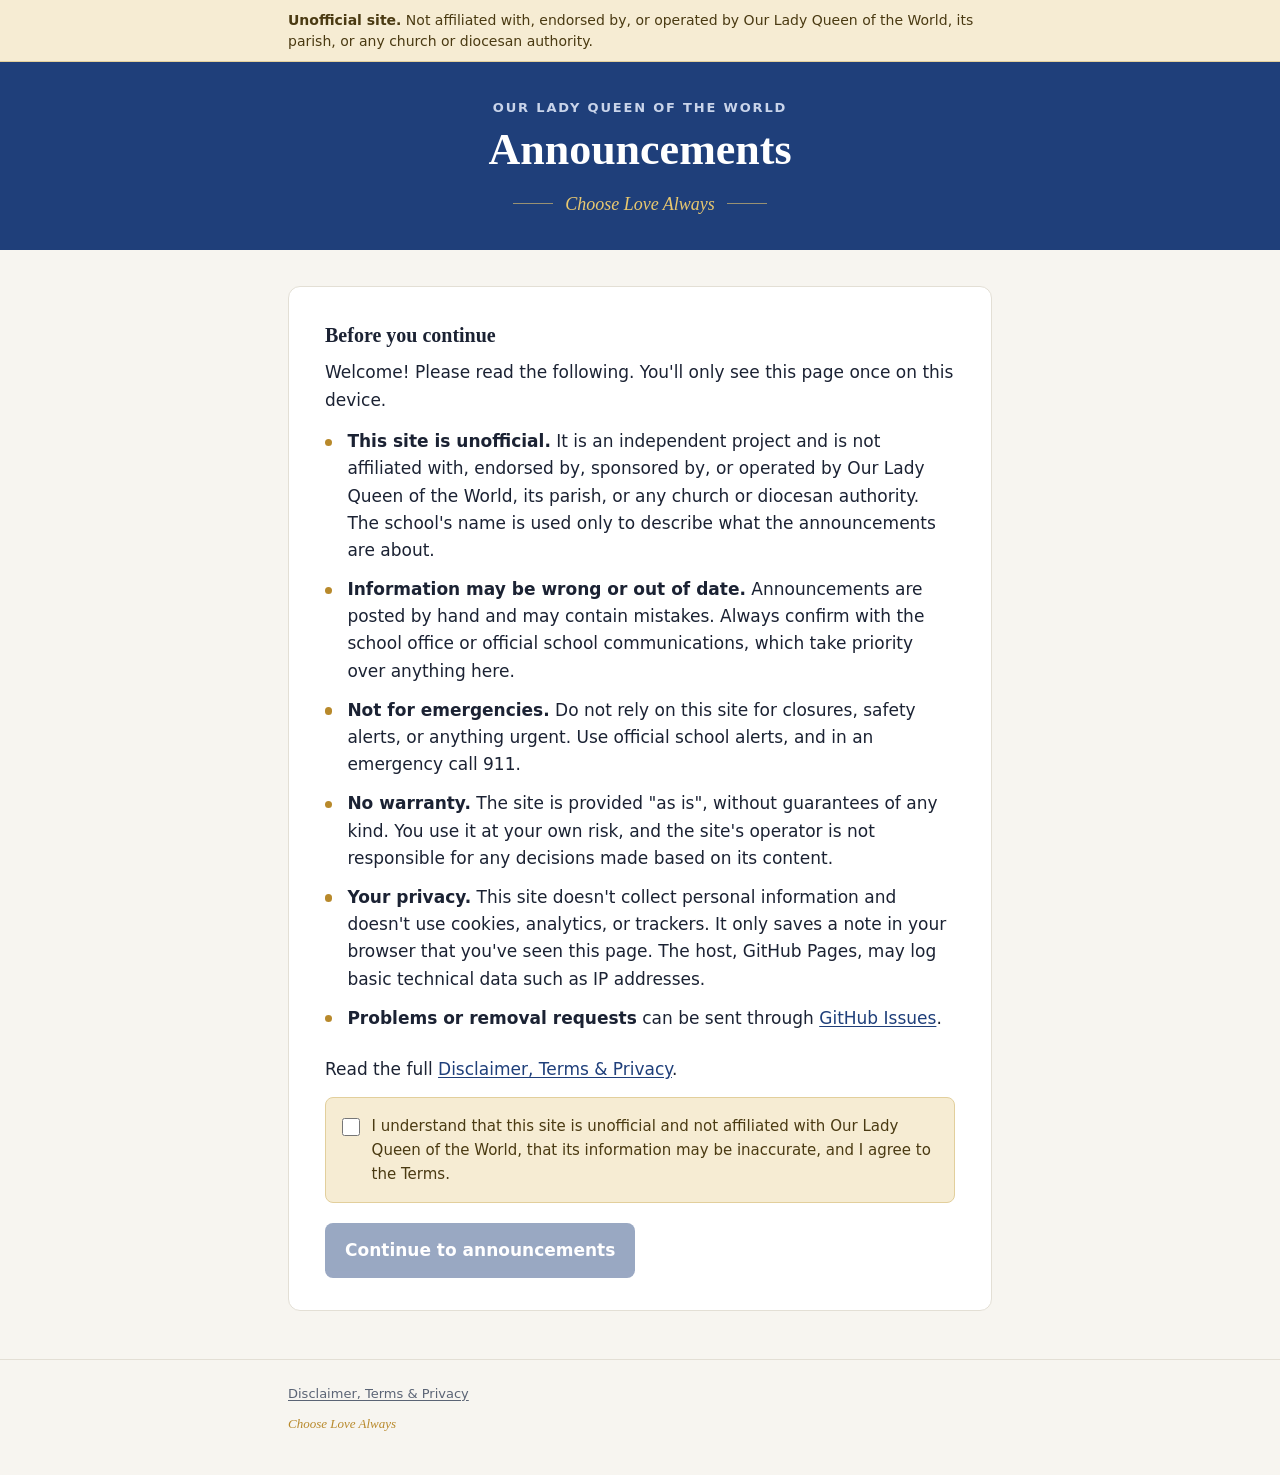
==== intro.html @ 1a2df344 "Framework" ====
<!doctype html>
<html lang="en">
<head>
  <meta charset="utf-8">
  <meta name="viewport" content="width=device-width, initial-scale=1">
  <title>Welcome · OLQW Announcements (Unofficial)</title>
  <meta name="description" content="Please read before continuing: this is an unofficial site, not affiliated with Our Lady Queen of the World.">
  <link rel="stylesheet" href="assets/styles.css">
</head>
<body>
  <div class="notice" role="note">
    <div class="wrap">
      <strong>Unofficial site.</strong> Not affiliated with, endorsed by, or operated by Our Lady Queen of the World, its parish, or any church or diocesan authority.
    </div>
  </div>

  <header class="site-header">
    <div class="wrap" style="padding-bottom: 2rem;">
      <p class="school">Our Lady Queen of the World</p>
      <h1 class="site-title">Announcements</h1>
      <p class="motto">Choose Love Always</p>
    </div>
  </header>

  <main>
    <div class="wrap">
      <div class="intro-card prose">
        <h2>Before you continue</h2>
        <p>Welcome! Please read the following. You'll only see this page once on this device.</p>

        <ul class="points">
          <li><strong>This site is unofficial.</strong> It is an independent project and is not affiliated with, endorsed by, sponsored by, or operated by Our Lady Queen of the World, its parish, or any church or diocesan authority. The school's name is used only to describe what the announcements are about.</li>
          <li><strong>Information may be wrong or out of date.</strong> Announcements are posted by hand and may contain mistakes. Always confirm with the school office or official school communications, which take priority over anything here.</li>
          <li><strong>Not for emergencies.</strong> Do not rely on this site for closures, safety alerts, or anything urgent. Use official school alerts, and in an emergency call 911.</li>
          <li><strong>No warranty.</strong> The site is provided "as is", without guarantees of any kind. You use it at your own risk, and the site's operator is not responsible for any decisions made based on its content.</li>
          <li><strong>Your privacy.</strong> This site doesn't collect personal information and doesn't use cookies, analytics, or trackers. It only saves a note in your browser that you've seen this page. The host, GitHub Pages, may log basic technical data such as IP addresses.</li>
          <li><strong>Problems or removal requests</strong> can be sent through <a href="https://github.com/olqwh/announcements/issues" rel="noopener">GitHub Issues</a>.</li>
        </ul>

        <p>Read the full <a href="legal.html">Disclaimer, Terms &amp; Privacy</a>.</p>

        <form id="ack-form">
          <label class="agree">
            <input id="agree" type="checkbox">
            <span>I understand that this site is unofficial and not affiliated with Our Lady Queen of the World, that its information may be inaccurate, and I agree to the Terms.</span>
          </label>
          <button id="continue" class="btn" type="submit" disabled>Continue to announcements</button>
        </form>
        <noscript><p>JavaScript is required to continue.</p></noscript>
      </div>
    </div>
  </main>

  <footer class="site-footer">
    <div class="wrap">
      <p><a href="legal.html">Disclaimer, Terms &amp; Privacy</a></p>
      <p class="footer-motto">Choose Love Always</p>
    </div>
  </footer>

  <script src="assets/intro.js"></script>
</body>
</html>
---- assets/styles.css ----
:root {
  --bg: #f7f5f0;
  --surface: #ffffff;
  --ink: #1b2233;
  --muted: #5b6475;
  --border: #e3dfd5;
  --accent: #1f3f7a;
  --header-bg: #1f3f7a;
  --header-ink: #ffffff;
  --header-muted: #c9d4ea;
  --gold: #b8892b;
  --motto: #e9c86f;
  --notice-bg: #f6ecd3;
  --notice-ink: #4a3a12;
  --notice-border: #e2cf9c;
  --focus: #b8892b;

  --serif: "Iowan Old Style", "Palatino Linotype", Palatino, Georgia, "Times New Roman", serif;
  --sans: system-ui, -apple-system, "Segoe UI", Roboto, "Helvetica Neue", Arial, sans-serif;
}

@media (prefers-color-scheme: dark) {
  :root:not([data-theme="light"]) {
    --bg: #0f1524;
    --surface: #182036;
    --ink: #e8ebf2;
    --muted: #a2abbd;
    --border: #2a3350;
    --accent: #9db8ee;
    --header-bg: #13234a;
    --header-ink: #ffffff;
    --header-muted: #aebcdb;
    --gold: #d9b45a;
    --motto: #e3c26a;
    --notice-bg: #2b2615;
    --notice-ink: #f0e2bb;
    --notice-border: #4d4220;
    --focus: #d9b45a;
  }
}

:root[data-theme="dark"] {
  --bg: #0f1524;
  --surface: #182036;
  --ink: #e8ebf2;
  --muted: #a2abbd;
  --border: #2a3350;
  --accent: #9db8ee;
  --header-bg: #13234a;
  --header-ink: #ffffff;
  --header-muted: #aebcdb;
  --gold: #d9b45a;
  --motto: #e3c26a;
  --notice-bg: #2b2615;
  --notice-ink: #f0e2bb;
  --notice-border: #4d4220;
  --focus: #d9b45a;
}

*, *::before, *::after { box-sizing: border-box; }

html { -webkit-text-size-adjust: 100%; }

body {
  margin: 0;
  min-height: 100vh;
  display: flex;
  flex-direction: column;
  background: var(--bg);
  color: var(--ink);
  font-family: var(--sans);
  font-size: 1.0625rem;
  line-height: 1.6;
}

a { color: var(--accent); text-underline-offset: 2px; }
a:focus-visible, button:focus-visible, input:focus-visible {
  outline: 3px solid var(--focus);
  outline-offset: 2px;
}

.wrap {
  width: 100%;
  max-width: 46rem;
  margin: 0 auto;
  padding: 0 16px;
}

/* Unaffiliation notice */
.notice {
  background: var(--notice-bg);
  color: var(--notice-ink);
  border-bottom: 1px solid var(--notice-border);
  font-size: 0.875rem;
  line-height: 1.5;
}
.notice .wrap { padding-top: 0.6rem; padding-bottom: 0.6rem; }
.notice strong { font-weight: 700; }
.notice a { color: inherit; }

/* Header */
.site-header {
  background: var(--header-bg);
  color: var(--header-ink);
  text-align: center;
}
.site-header .wrap { padding-top: 2.25rem; padding-bottom: 0; }
.school {
  margin: 0;
  font-family: var(--sans);
  font-size: 0.8125rem;
  font-weight: 600;
  letter-spacing: 0.14em;
  text-transform: uppercase;
  color: var(--header-muted);
}
.site-title {
  margin: 0.35rem 0 0;
  font-family: var(--serif);
  font-weight: 600;
  font-size: clamp(2rem, 7vw, 2.75rem);
  line-height: 1.15;
}
.site-title a { color: inherit; text-decoration: none; }
.motto {
  display: flex;
  align-items: center;
  justify-content: center;
  gap: 0.75rem;
  margin: 0.9rem 0 0;
  font-family: var(--serif);
  font-style: italic;
  font-size: 1.125rem;
  color: var(--motto);
}
.motto::before, .motto::after {
  content: "";
  width: 2.5rem;
  height: 1px;
  background: currentColor;
  opacity: 0.6;
}

.nav {
  display: flex;
  justify-content: center;
  gap: 0.25rem;
  margin-top: 1.75rem;
}
.nav a {
  padding: 0.65rem 1rem;
  color: var(--header-muted);
  text-decoration: none;
  font-weight: 600;
  font-size: 0.9375rem;
  border-bottom: 3px solid transparent;
}
.nav a:hover { color: var(--header-ink); }
.nav a[aria-current="page"] {
  color: var(--header-ink);
  border-bottom-color: var(--motto);
}

/* Main */
main { flex: 1; padding: 2.25rem 0 3rem; }

.page-heading {
  margin: 0 0 1.25rem;
  font-family: var(--serif);
  font-weight: 600;
  font-size: 1.75rem;
  line-height: 1.25;
}

.note {
  margin: 0 0 1.25rem;
  padding: 0.75rem 1rem;
  border-left: 3px solid var(--gold);
  background: var(--surface);
  color: var(--muted);
  font-size: 0.9375rem;
}

.day + .day { margin-top: 2.5rem; }
.day-heading {
  margin: 0 0 0.85rem;
  padding-bottom: 0.5rem;
  border-bottom: 1px solid var(--border);
  font-family: var(--serif);
  font-weight: 600;
  font-size: 1.25rem;
  color: var(--ink);
}

.cards { display: grid; gap: 0.85rem; }
.card {
  background: var(--surface);
  border: 1px solid var(--border);
  border-radius: 10px;
  padding: 1.1rem 1.25rem;
}
.card-title {
  margin: 0;
  font-size: 1.0625rem;
  font-weight: 650;
  line-height: 1.35;
}
.card-body {
  margin: 0.4rem 0 0;
  white-space: pre-line;
  overflow-wrap: anywhere;
}
.card-title + .card-body { color: var(--ink); }
.card > :first-child { margin-top: 0; }

.empty {
  text-align: center;
  padding: 3rem 1rem;
  border: 1px dashed var(--border);
  border-radius: 10px;
  color: var(--muted);
}
.empty-title { margin: 0; font-family: var(--serif); font-size: 1.25rem; color: var(--ink); }
.empty-text { margin: 0.35rem 0 0; }

.search {
  display: block;
  margin: 0 0 2rem;
}
.search span {
  display: block;
  margin-bottom: 0.35rem;
  font-size: 0.875rem;
  font-weight: 600;
  color: var(--muted);
}
.search input {
  width: 100%;
  padding: 0.7rem 0.9rem;
  font: inherit;
  color: var(--ink);
  background: var(--surface);
  border: 1px solid var(--border);
  border-radius: 8px;
}
.search input:disabled { opacity: 0.6; }

/* Prose (legal + intro) */
.prose h2 {
  margin: 2rem 0 0.5rem;
  font-family: var(--serif);
  font-weight: 600;
  font-size: 1.25rem;
}
.prose p, .prose ul { margin: 0 0 0.9rem; }
.prose ul { padding-left: 1.25rem; }
.prose li + li { margin-top: 0.35rem; }
.meta { color: var(--muted); font-size: 0.875rem; }

/* Intro */
.intro-card {
  background: var(--surface);
  border: 1px solid var(--border);
  border-radius: 12px;
  padding: 1.5rem 1.25rem;
}
@media (min-width: 600px) {
  .intro-card { padding: 2rem 2.25rem; }
}
.intro-card h2:first-child { margin-top: 0; }
.points { list-style: none; padding: 0 !important; margin: 0 0 1.5rem !important; }
.points li {
  position: relative;
  padding-left: 1.4rem;
}
.points li::before {
  content: "";
  position: absolute;
  left: 0;
  top: 0.62em;
  width: 0.45rem;
  height: 0.45rem;
  border-radius: 50%;
  background: var(--gold);
}
.points li + li { margin-top: 0.75rem !important; }

.agree {
  display: flex;
  gap: 0.7rem;
  align-items: flex-start;
  padding: 1rem;
  margin: 0 0 1.25rem;
  background: var(--notice-bg);
  color: var(--notice-ink);
  border: 1px solid var(--notice-border);
  border-radius: 8px;
  cursor: pointer;
  font-size: 0.9375rem;
}
.agree input { width: 1.15rem; height: 1.15rem; margin: 0.2rem 0 0; flex: none; accent-color: var(--gold); }

.btn {
  display: inline-block;
  width: 100%;
  padding: 0.85rem 1.25rem;
  font: inherit;
  font-weight: 650;
  color: #ffffff;
  background: #1f3f7a;
  border: 0;
  border-radius: 8px;
  cursor: pointer;
}
.btn:disabled { opacity: 0.45; cursor: not-allowed; }
@media (min-width: 600px) { .btn { width: auto; } }

noscript p {
  margin: 0 0 1.25rem;
  padding: 0.75rem 1rem;
  border: 1px solid var(--notice-border);
  background: var(--notice-bg);
  color: var(--notice-ink);
  border-radius: 8px;
}

/* Footer */
.site-footer {
  border-top: 1px solid var(--border);
  color: var(--muted);
  font-size: 0.8125rem;
  line-height: 1.55;
}
.site-footer .wrap { padding-top: 1.5rem; padding-bottom: 2rem; }
.site-footer p { margin: 0 0 0.6rem; }
.site-footer a { color: var(--muted); }
.footer-motto { font-family: var(--serif); font-style: italic; color: var(--gold); }
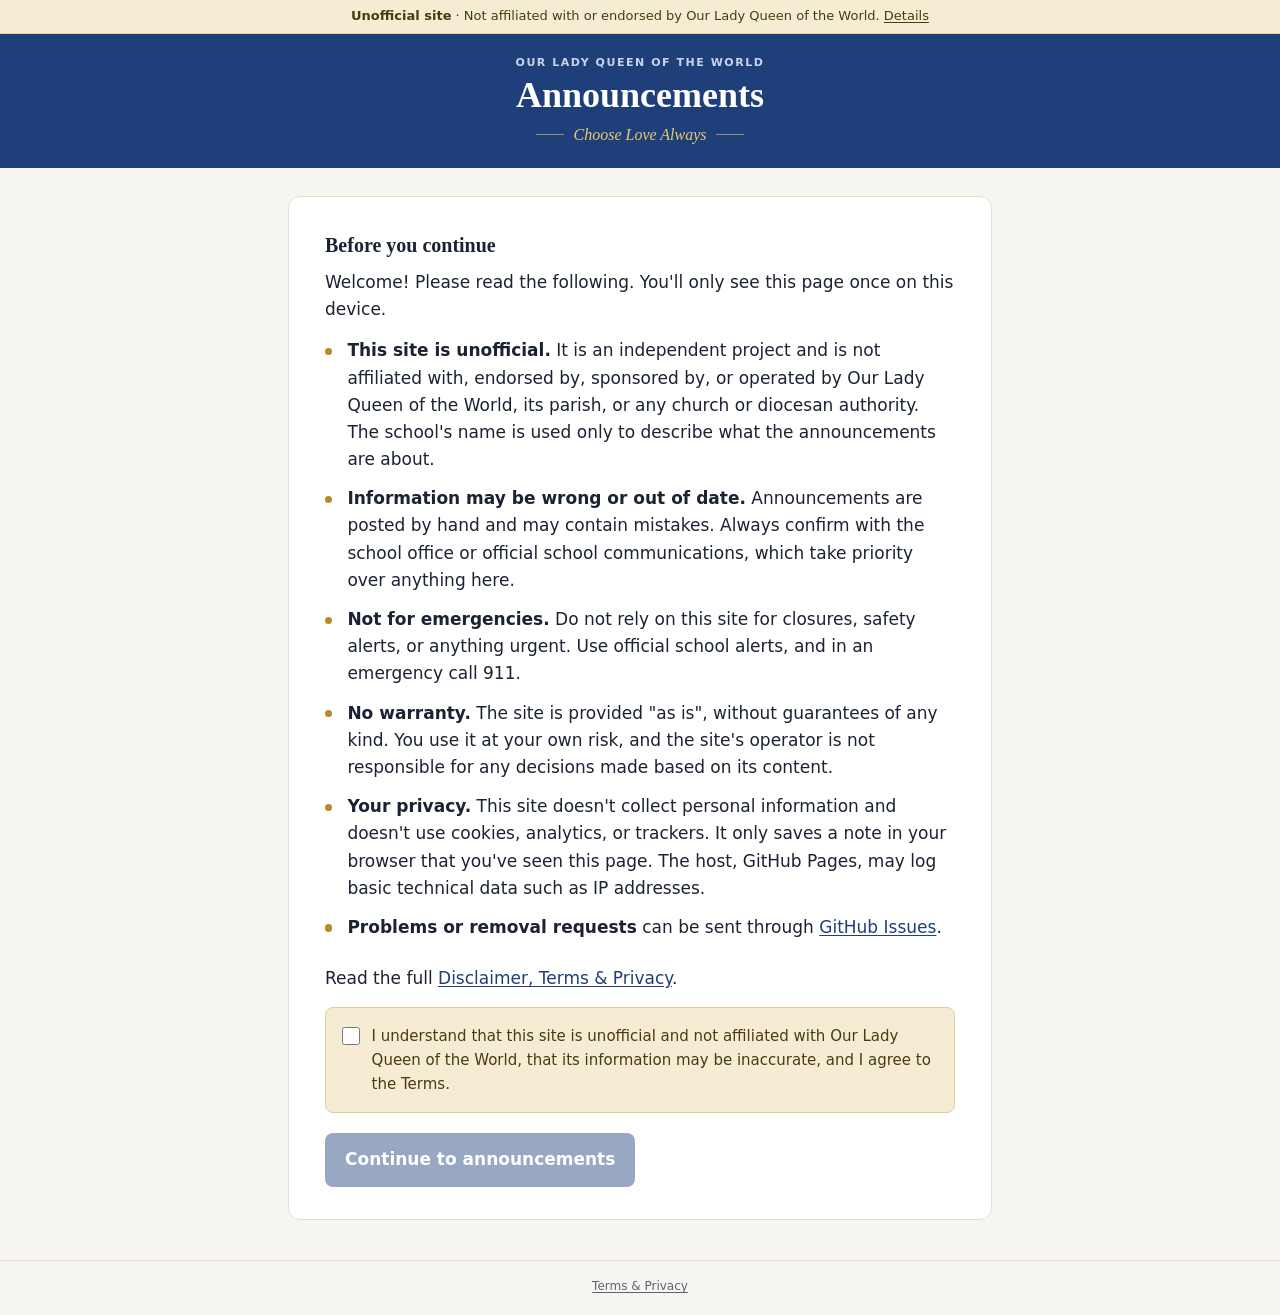
==== commit b08dea06: "Disclosure notices too large" ====
--- a/intro.html
+++ b/intro.html
@@ -9,13 +9,11 @@
 </head>
 <body>
   <div class="notice" role="note">
-    <div class="wrap">
-      <strong>Unofficial site.</strong> Not affiliated with, endorsed by, or operated by Our Lady Queen of the World, its parish, or any church or diocesan authority.
-    </div>
+    <div class="wrap"><strong>Unofficial site</strong> · Not affiliated with or endorsed by Our Lady Queen of the World. <a href="legal.html">Details</a></div>
   </div>
 
   <header class="site-header">
-    <div class="wrap" style="padding-bottom: 2rem;">
+    <div class="wrap" style="padding-bottom: 1.25rem;">
       <p class="school">Our Lady Queen of the World</p>
       <h1 class="site-title">Announcements</h1>
       <p class="motto">Choose Love Always</p>
@@ -53,8 +51,7 @@
 
   <footer class="site-footer">
     <div class="wrap">
-      <p><a href="legal.html">Disclaimer, Terms &amp; Privacy</a></p>
-      <p class="footer-motto">Choose Love Always</p>
+      <p><a href="legal.html">Terms &amp; Privacy</a></p>
     </div>
   </footer>
 
--- a/assets/styles.css
+++ b/assets/styles.css
@@ -91,10 +91,11 @@
   background: var(--notice-bg);
   color: var(--notice-ink);
   border-bottom: 1px solid var(--notice-border);
-  font-size: 0.875rem;
-  line-height: 1.5;
-}
-.notice .wrap { padding-top: 0.6rem; padding-bottom: 0.6rem; }
+  font-size: 0.8125rem;
+  line-height: 1.45;
+  text-align: center;
+}
+.notice .wrap { padding-top: 0.45rem; padding-bottom: 0.45rem; }
 .notice strong { font-weight: 700; }
 .notice a { color: inherit; }
 
@@ -104,21 +105,21 @@
   color: var(--header-ink);
   text-align: center;
 }
-.site-header .wrap { padding-top: 2.25rem; padding-bottom: 0; }
+.site-header .wrap { padding-top: 1.25rem; padding-bottom: 0; }
 .school {
   margin: 0;
   font-family: var(--sans);
-  font-size: 0.8125rem;
+  font-size: 0.6875rem;
   font-weight: 600;
   letter-spacing: 0.14em;
   text-transform: uppercase;
   color: var(--header-muted);
 }
 .site-title {
-  margin: 0.35rem 0 0;
-  font-family: var(--serif);
-  font-weight: 600;
-  font-size: clamp(2rem, 7vw, 2.75rem);
+  margin: 0.2rem 0 0;
+  font-family: var(--serif);
+  font-weight: 600;
+  font-size: clamp(1.625rem, 6vw, 2.25rem);
   line-height: 1.15;
 }
 .site-title a { color: inherit; text-decoration: none; }
@@ -126,16 +127,16 @@
   display: flex;
   align-items: center;
   justify-content: center;
-  gap: 0.75rem;
-  margin: 0.9rem 0 0;
+  gap: 0.6rem;
+  margin: 0.35rem 0 0;
   font-family: var(--serif);
   font-style: italic;
-  font-size: 1.125rem;
+  font-size: 1rem;
   color: var(--motto);
 }
 .motto::before, .motto::after {
   content: "";
-  width: 2.5rem;
+  width: 1.75rem;
   height: 1px;
   background: currentColor;
   opacity: 0.6;
@@ -145,10 +146,10 @@
   display: flex;
   justify-content: center;
   gap: 0.25rem;
-  margin-top: 1.75rem;
+  margin-top: 0.75rem;
 }
 .nav a {
-  padding: 0.65rem 1rem;
+  padding: 0.55rem 0.9rem;
   color: var(--header-muted);
   text-decoration: none;
   font-weight: 600;
@@ -162,13 +163,13 @@
 }
 
 /* Main */
-main { flex: 1; padding: 2.25rem 0 3rem; }
+main { flex: 1; padding: 1.75rem 0 2.5rem; }
 
 .page-heading {
-  margin: 0 0 1.25rem;
-  font-family: var(--serif);
-  font-weight: 600;
-  font-size: 1.75rem;
+  margin: 0 0 1rem;
+  font-family: var(--serif);
+  font-weight: 600;
+  font-size: 1.5rem;
   line-height: 1.25;
 }
 
@@ -215,13 +216,13 @@
 
 .empty {
   text-align: center;
-  padding: 3rem 1rem;
+  padding: 1.75rem 1rem;
   border: 1px dashed var(--border);
   border-radius: 10px;
   color: var(--muted);
 }
-.empty-title { margin: 0; font-family: var(--serif); font-size: 1.25rem; color: var(--ink); }
-.empty-text { margin: 0.35rem 0 0; }
+.empty-title { margin: 0; font-size: 1rem; font-weight: 600; color: var(--ink); }
+.empty-text { margin: 0.2rem 0 0; font-size: 0.9375rem; }
 
 .search {
   display: block;
@@ -328,10 +329,11 @@
 .site-footer {
   border-top: 1px solid var(--border);
   color: var(--muted);
-  font-size: 0.8125rem;
-  line-height: 1.55;
-}
-.site-footer .wrap { padding-top: 1.5rem; padding-bottom: 2rem; }
-.site-footer p { margin: 0 0 0.6rem; }
+  font-size: 0.75rem;
+  line-height: 1.5;
+  text-align: center;
+}
+.site-footer .wrap { padding-top: 1rem; padding-bottom: 1.25rem; }
+.site-footer p { margin: 0 0 0.35rem; }
+.site-footer p:last-child { margin-bottom: 0; }
 .site-footer a { color: var(--muted); }
-.footer-motto { font-family: var(--serif); font-style: italic; color: var(--gold); }
